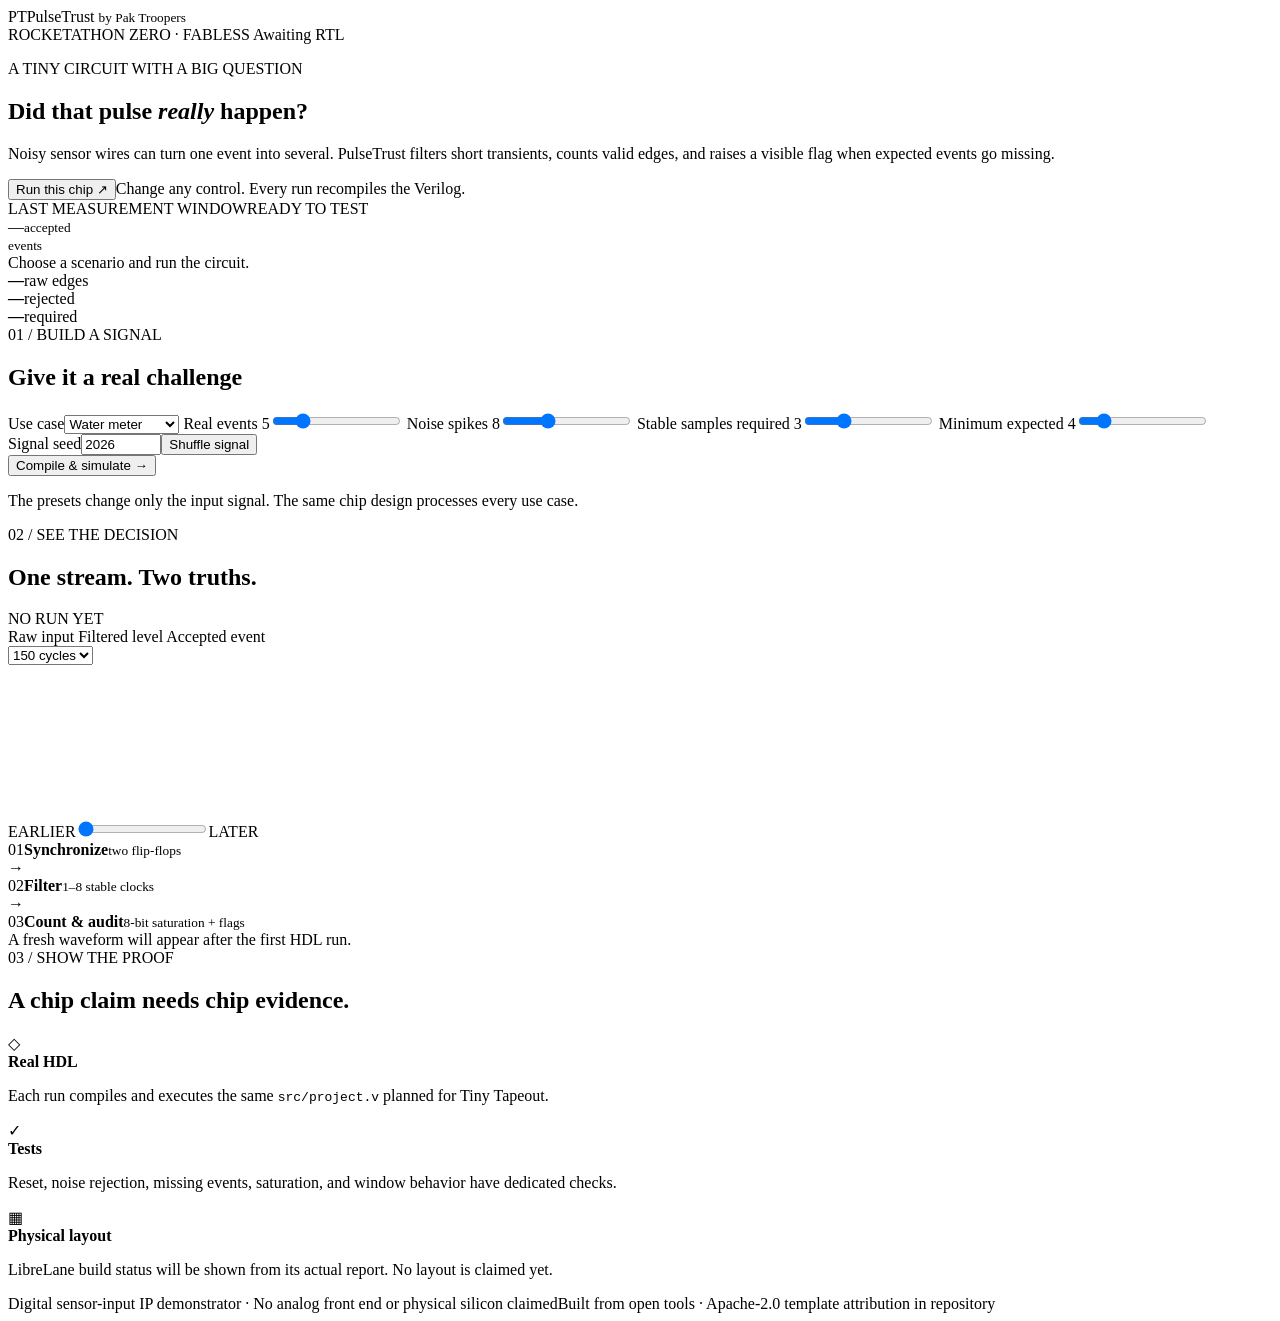
==== demo/web/index.html @ 76923022 "Add PulseTrust RTL, tests, live demo, and Fabless evidence" ====
<!doctype html>
<html lang="en">
<head>
  <meta charset="utf-8">
  <meta name="viewport" content="width=device-width, initial-scale=1">
  <meta name="theme-color" content="#07121d">
  <title>PulseTrust — Live chip proof</title>
  <link rel="stylesheet" href="/style.css">
</head>
<body>
  <div class="shell">
    <header class="topbar">
      <div class="brand"><span class="brand-mark">PT</span><span>PulseTrust <small>by Pak Troopers</small></span></div>
      <div class="top-right"><span class="edition">ROCKETATHON ZERO · FABLESS</span><span id="engine-status" class="status waiting"><span class="dot"></span> Awaiting RTL</span></div>
    </header>

    <main>
      <section class="hero">
        <div class="hero-copy">
          <p class="eyebrow">A TINY CIRCUIT WITH A BIG QUESTION</p>
          <h1>Did that pulse <em>really</em> happen?</h1>
          <p class="lead">Noisy sensor wires can turn one event into several. PulseTrust filters short transients, counts valid edges, and raises a visible flag when expected events go missing.</p>
          <div class="hero-actions"><button id="run" class="primary">Run this chip <span>↗</span></button><span class="hint">Change any control. Every run recompiles the Verilog.</span></div>
        </div>
        <div class="hero-result" aria-live="polite">
          <div class="result-top"><span>LAST MEASUREMENT WINDOW</span><span id="result-chip" class="result-chip">READY TO TEST</span></div>
          <div class="big-number"><span id="last-count">—</span><small>accepted<br>events</small></div>
          <div id="result-summary" class="result-summary">Choose a scenario and run the circuit.</div>
          <div class="result-footer"><div><strong id="raw-count">—</strong><span>raw edges</span></div><div><strong id="rejected-count">—</strong><span>rejected</span></div><div><strong id="minimum-count">—</strong><span>required</span></div></div>
        </div>
      </section>

      <section class="workspace">
        <div class="controls panel">
          <div class="panel-head"><div><span class="eyebrow">01 / BUILD A SIGNAL</span><h2>Give it a real challenge</h2></div></div>
          <label class="field"><span>Use case</span><select id="scenario"><option value="water">Water meter</option><option value="energy">Energy meter</option><option value="air">Particle counter</option></select></label>
          <label class="field"><span>Real events <output id="events-value">5</output></span><input id="events" type="range" min="0" max="24" value="5"></label>
          <label class="field"><span>Noise spikes <output id="glitches-value">8</output></span><input id="glitches" type="range" min="0" max="24" value="8"></label>
          <label class="field"><span>Stable samples required <output id="filter-value">3</output></span><input id="filter" type="range" min="1" max="8" value="3"></label>
          <label class="field"><span>Minimum expected <output id="minimum-value">4</output></span><input id="minimum" type="range" min="0" max="24" value="4"></label>
          <div class="control-row"><label class="field compact"><span>Signal seed</span><input id="seed" type="number" min="1" max="999999" value="2026"></label><button id="randomize" class="secondary" title="Create a new input pattern">Shuffle signal</button></div>
          <button id="rerun" class="primary full">Compile &amp; simulate <span>→</span></button>
          <p class="microcopy">The presets change only the input signal. The same chip design processes every use case.</p>
        </div>

        <div class="visual panel">
          <div class="panel-head"><div><span class="eyebrow">02 / SEE THE DECISION</span><h2>One stream. Two truths.</h2></div><div id="run-id" class="run-id">NO RUN YET</div></div>
          <div class="plot-toolbar"><div class="legend"><span><i class="key raw"></i> Raw input</span><span><i class="key filtered"></i> Filtered level</span><span><i class="key accepted"></i> Accepted event</span></div><select id="zoom" aria-label="Visible clock cycles"><option value="90">90 cycles</option><option value="150" selected>150 cycles</option><option value="240">240 cycles</option></select></div>
          <div class="plot-wrap"><canvas id="plot" aria-label="Circuit timing diagram"></canvas></div>
          <div class="scrub"><span>EARLIER</span><input id="position" type="range" min="0" max="0" value="0"><span>LATER</span></div>
          <div class="flow"><div><span>01</span><strong>Synchronize</strong><small>two flip-flops</small></div><b>→</b><div><span>02</span><strong>Filter</strong><small>1–8 stable clocks</small></div><b>→</b><div><span>03</span><strong>Count &amp; audit</strong><small>8-bit saturation + flags</small></div></div>
          <div id="interpretation" class="interpretation">A fresh waveform will appear after the first HDL run.</div>
        </div>
      </section>

      <section class="proof panel">
        <div><span class="eyebrow">03 / SHOW THE PROOF</span><h2>A chip claim needs chip evidence.</h2></div>
        <div class="proof-grid">
          <div class="proof-item"><span class="proof-icon">◇</span><div><strong>Real HDL</strong><p>Each run compiles and executes the same <code>src/project.v</code> planned for Tiny Tapeout.</p></div></div>
          <div class="proof-item"><span class="proof-icon">✓</span><div><strong>Tests</strong><p>Reset, noise rejection, missing events, saturation, and window behavior have dedicated checks.</p></div></div>
          <div class="proof-item"><span class="proof-icon">▦</span><div><strong>Physical layout</strong><p id="layout-status">LibreLane build status will be shown from its actual report. No layout is claimed yet.</p></div></div>
        </div>
      </section>
    </main>
    <footer><span>Digital sensor-input IP demonstrator · No analog front end or physical silicon claimed</span><span>Built from open tools · Apache-2.0 template attribution in repository</span></footer>
  </div>
  <script src="/app.js" defer></script>
</body>
</html>
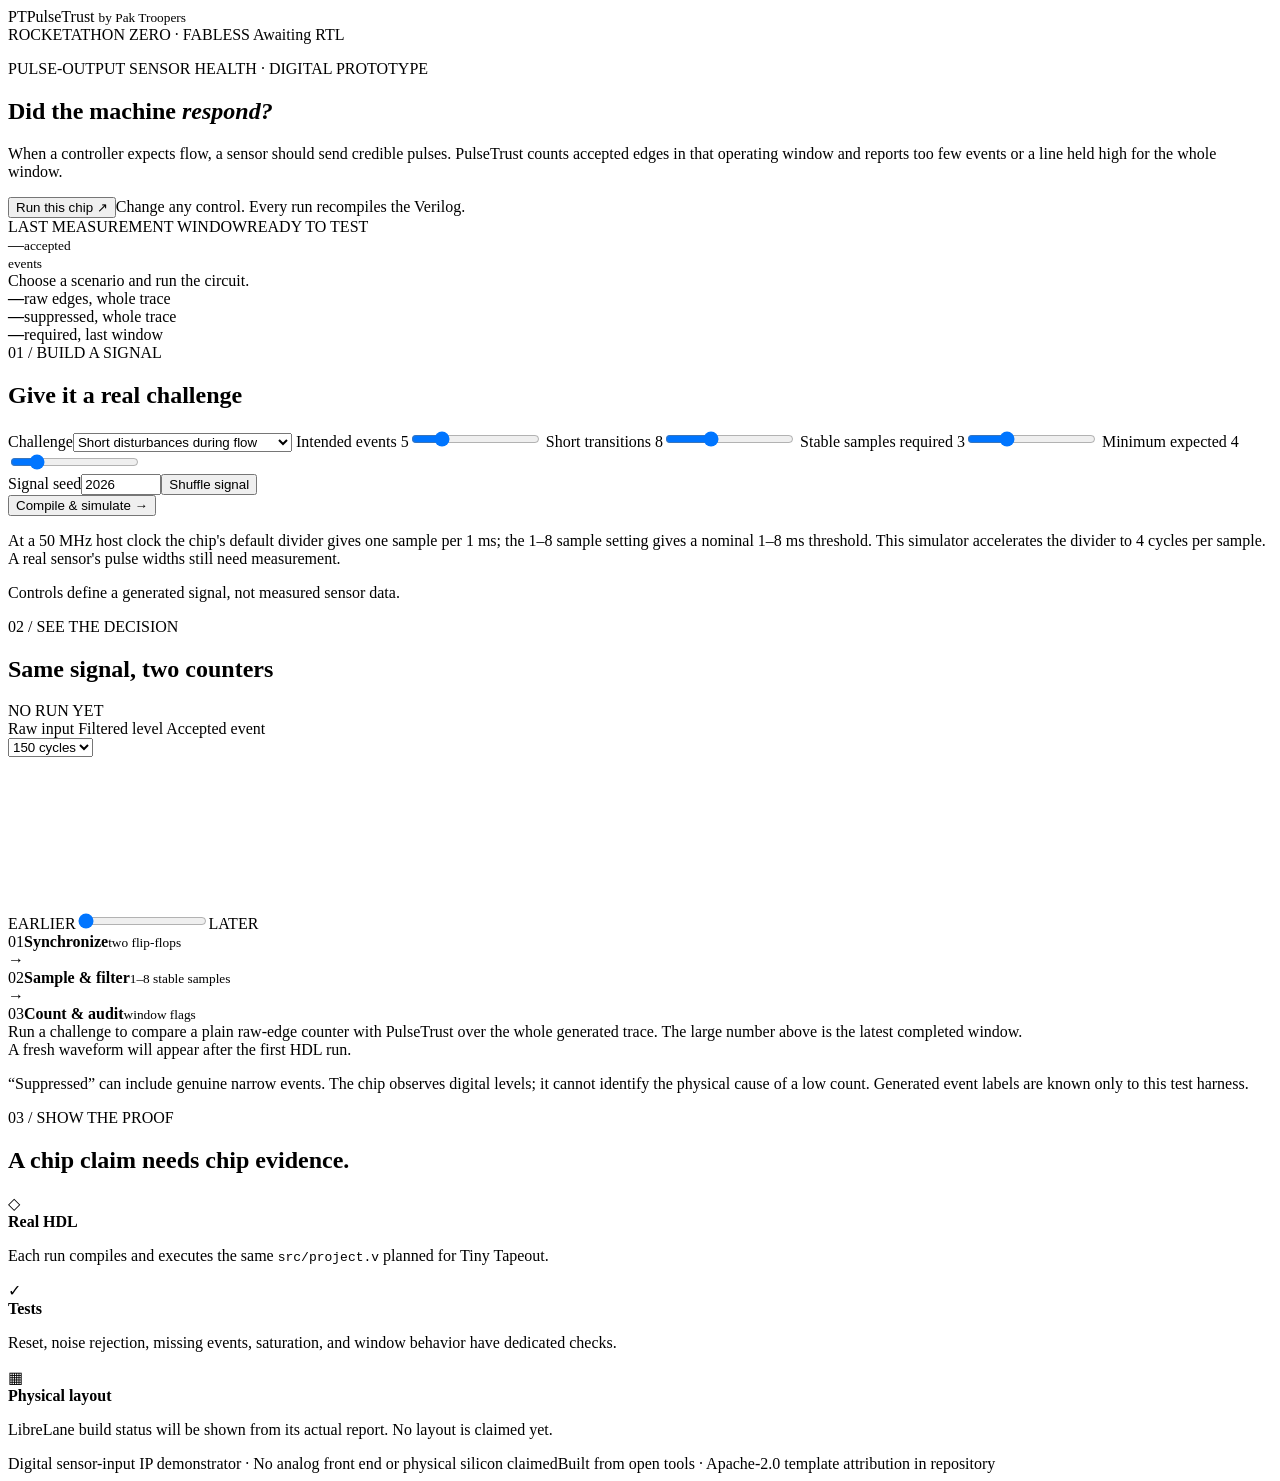
==== commit 54202023: "Make PulseTrust timing credible and expose sensor-window evidence" ====
--- a/demo/web/index.html
+++ b/demo/web/index.html
@@ -4,7 +4,7 @@
   <meta charset="utf-8">
   <meta name="viewport" content="width=device-width, initial-scale=1">
   <meta name="theme-color" content="#07121d">
-  <title>PulseTrust — Live chip proof</title>
+  <title>PulseTrust — Sensor response verification</title>
   <link rel="stylesheet" href="/style.css">
 </head>
 <body>
@@ -17,39 +17,42 @@
     <main>
       <section class="hero">
         <div class="hero-copy">
-          <p class="eyebrow">A TINY CIRCUIT WITH A BIG QUESTION</p>
-          <h1>Did that pulse <em>really</em> happen?</h1>
-          <p class="lead">Noisy sensor wires can turn one event into several. PulseTrust filters short transients, counts valid edges, and raises a visible flag when expected events go missing.</p>
+          <p class="eyebrow">PULSE-OUTPUT SENSOR HEALTH · DIGITAL PROTOTYPE</p>
+          <h1>Did the machine <em>respond?</em></h1>
+          <p class="lead">When a controller expects flow, a sensor should send credible pulses. PulseTrust counts accepted edges in that operating window and reports too few events or a line held high for the whole window.</p>
           <div class="hero-actions"><button id="run" class="primary">Run this chip <span>↗</span></button><span class="hint">Change any control. Every run recompiles the Verilog.</span></div>
         </div>
         <div class="hero-result" aria-live="polite">
           <div class="result-top"><span>LAST MEASUREMENT WINDOW</span><span id="result-chip" class="result-chip">READY TO TEST</span></div>
           <div class="big-number"><span id="last-count">—</span><small>accepted<br>events</small></div>
           <div id="result-summary" class="result-summary">Choose a scenario and run the circuit.</div>
-          <div class="result-footer"><div><strong id="raw-count">—</strong><span>raw edges</span></div><div><strong id="rejected-count">—</strong><span>rejected</span></div><div><strong id="minimum-count">—</strong><span>required</span></div></div>
+          <div class="result-footer"><div><strong id="raw-count">—</strong><span>raw edges, whole trace</span></div><div><strong id="rejected-count">—</strong><span>suppressed, whole trace</span></div><div><strong id="minimum-count">—</strong><span>required, last window</span></div></div>
         </div>
       </section>
 
       <section class="workspace">
         <div class="controls panel">
           <div class="panel-head"><div><span class="eyebrow">01 / BUILD A SIGNAL</span><h2>Give it a real challenge</h2></div></div>
-          <label class="field"><span>Use case</span><select id="scenario"><option value="water">Water meter</option><option value="energy">Energy meter</option><option value="air">Particle counter</option></select></label>
-          <label class="field"><span>Real events <output id="events-value">5</output></span><input id="events" type="range" min="0" max="24" value="5"></label>
-          <label class="field"><span>Noise spikes <output id="glitches-value">8</output></span><input id="glitches" type="range" min="0" max="24" value="8"></label>
+          <label class="field"><span>Challenge</span><select id="scenario"><option value="noise">Short disturbances during flow</option><option value="clean">Clean operation</option><option value="missing">Missing response</option><option value="held">Line held high</option><option value="narrow">Real pulse missed by strong filter</option></select></label>
+          <label class="field"><span>Intended events <output id="events-value">5</output></span><input id="events" type="range" min="0" max="24" value="5"></label>
+          <label class="field"><span>Short transitions <output id="glitches-value">8</output></span><input id="glitches" type="range" min="0" max="24" value="8"></label>
           <label class="field"><span>Stable samples required <output id="filter-value">3</output></span><input id="filter" type="range" min="1" max="8" value="3"></label>
           <label class="field"><span>Minimum expected <output id="minimum-value">4</output></span><input id="minimum" type="range" min="0" max="24" value="4"></label>
           <div class="control-row"><label class="field compact"><span>Signal seed</span><input id="seed" type="number" min="1" max="999999" value="2026"></label><button id="randomize" class="secondary" title="Create a new input pattern">Shuffle signal</button></div>
           <button id="rerun" class="primary full">Compile &amp; simulate <span>→</span></button>
-          <p class="microcopy">The presets change only the input signal. The same chip design processes every use case.</p>
+          <p class="microcopy">At a 50 MHz host clock the chip's default divider gives one sample per 1 ms; the 1–8 sample setting gives a nominal 1–8 ms threshold. This simulator accelerates the divider to 4 cycles per sample. A real sensor's pulse widths still need measurement.</p>
+          <p id="scenario-note" class="microcopy">Controls define a generated signal, not measured sensor data.</p>
         </div>
 
         <div class="visual panel">
-          <div class="panel-head"><div><span class="eyebrow">02 / SEE THE DECISION</span><h2>One stream. Two truths.</h2></div><div id="run-id" class="run-id">NO RUN YET</div></div>
+          <div class="panel-head"><div><span class="eyebrow">02 / SEE THE DECISION</span><h2>Same signal, two counters</h2></div><div id="run-id" class="run-id">NO RUN YET</div></div>
           <div class="plot-toolbar"><div class="legend"><span><i class="key raw"></i> Raw input</span><span><i class="key filtered"></i> Filtered level</span><span><i class="key accepted"></i> Accepted event</span></div><select id="zoom" aria-label="Visible clock cycles"><option value="90">90 cycles</option><option value="150" selected>150 cycles</option><option value="240">240 cycles</option></select></div>
           <div class="plot-wrap"><canvas id="plot" aria-label="Circuit timing diagram"></canvas></div>
           <div class="scrub"><span>EARLIER</span><input id="position" type="range" min="0" max="0" value="0"><span>LATER</span></div>
-          <div class="flow"><div><span>01</span><strong>Synchronize</strong><small>two flip-flops</small></div><b>→</b><div><span>02</span><strong>Filter</strong><small>1–8 stable clocks</small></div><b>→</b><div><span>03</span><strong>Count &amp; audit</strong><small>8-bit saturation + flags</small></div></div>
+          <div class="flow"><div><span>01</span><strong>Synchronize</strong><small>two flip-flops</small></div><b>→</b><div><span>02</span><strong>Sample &amp; filter</strong><small>1–8 stable samples</small></div><b>→</b><div><span>03</span><strong>Count &amp; audit</strong><small>window flags</small></div></div>
+          <div class="comparison" id="comparison">Run a challenge to compare a plain raw-edge counter with PulseTrust over the whole generated trace. The large number above is the latest completed window.</div>
           <div id="interpretation" class="interpretation">A fresh waveform will appear after the first HDL run.</div>
+          <p class="microcopy">“Suppressed” can include genuine narrow events. The chip observes digital levels; it cannot identify the physical cause of a low count. Generated event labels are known only to this test harness.</p>
         </div>
       </section>
 
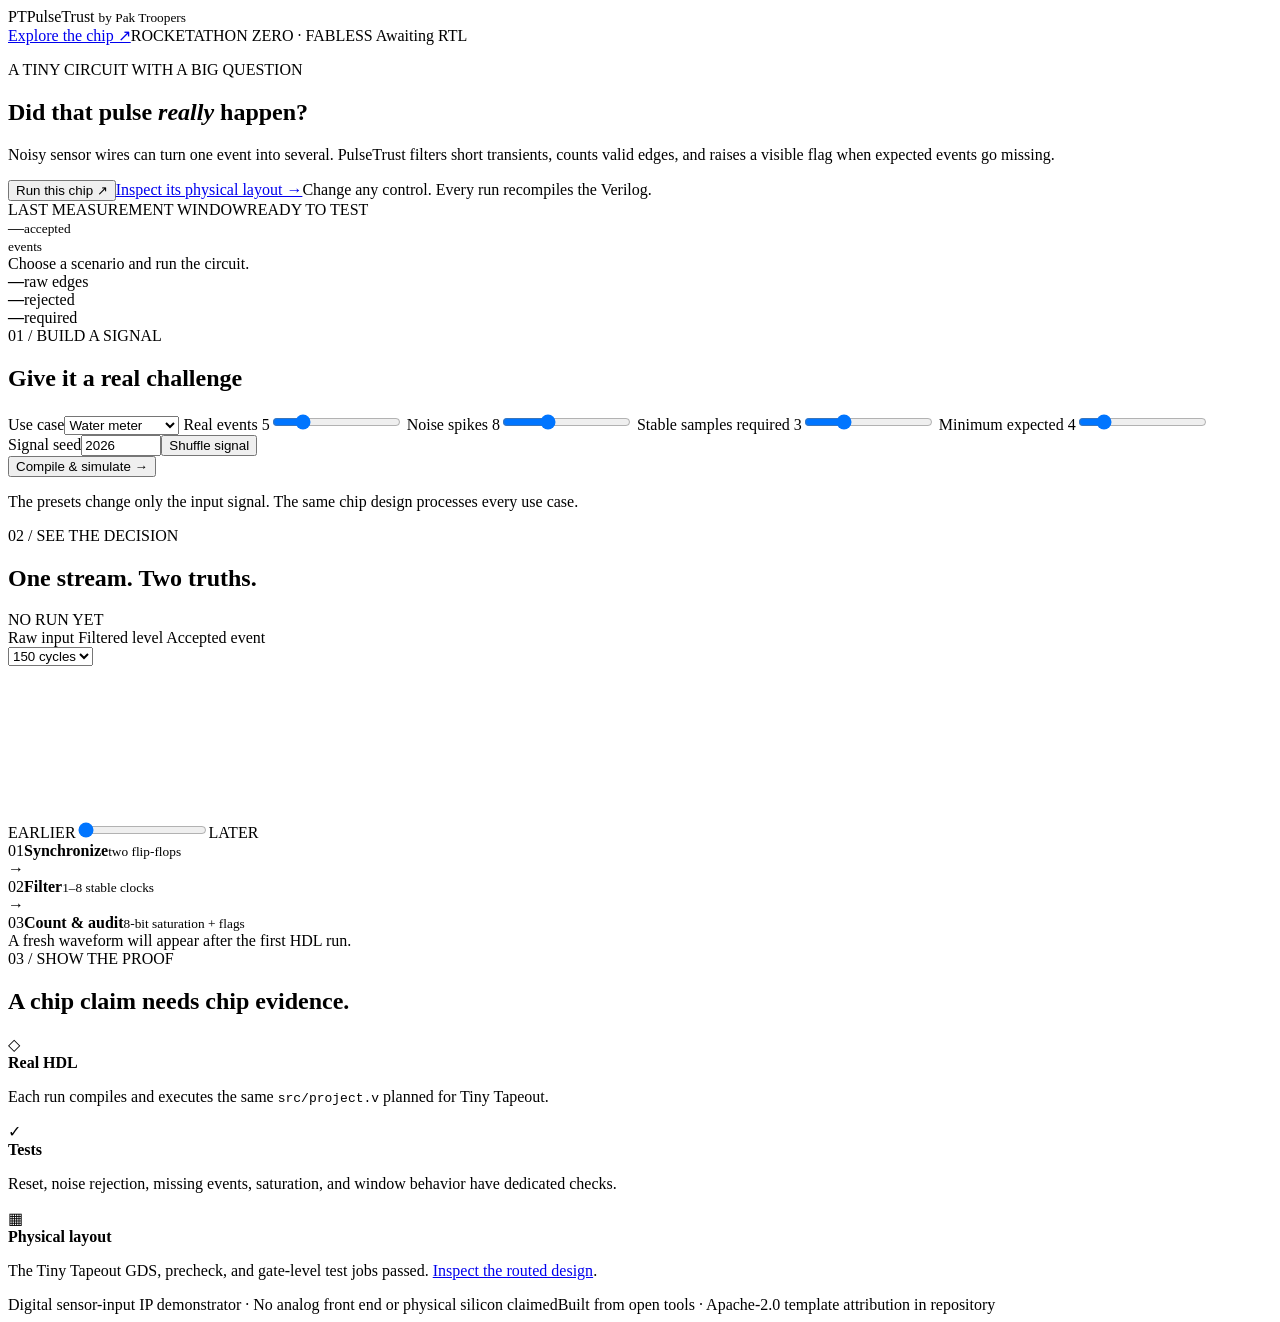
==== commit af91d027: "Release live PulseTrust explorer and deployable simulator" ====
--- a/demo/web/index.html
+++ b/demo/web/index.html
@@ -4,55 +4,52 @@
   <meta charset="utf-8">
   <meta name="viewport" content="width=device-width, initial-scale=1">
   <meta name="theme-color" content="#07121d">
-  <title>PulseTrust — Sensor response verification</title>
+  <title>PulseTrust — Live chip proof</title>
   <link rel="stylesheet" href="/style.css">
 </head>
 <body>
   <div class="shell">
     <header class="topbar">
       <div class="brand"><span class="brand-mark">PT</span><span>PulseTrust <small>by Pak Troopers</small></span></div>
-      <div class="top-right"><span class="edition">ROCKETATHON ZERO · FABLESS</span><span id="engine-status" class="status waiting"><span class="dot"></span> Awaiting RTL</span></div>
+      <div class="top-right"><a class="explore-link" href="/chip">Explore the chip ↗</a><span class="edition">ROCKETATHON ZERO · FABLESS</span><span id="engine-status" class="status waiting"><span class="dot"></span> Awaiting RTL</span></div>
     </header>
 
     <main>
       <section class="hero">
         <div class="hero-copy">
-          <p class="eyebrow">PULSE-OUTPUT SENSOR HEALTH · DIGITAL PROTOTYPE</p>
-          <h1>Did the machine <em>respond?</em></h1>
-          <p class="lead">When a controller expects flow, a sensor should send credible pulses. PulseTrust counts accepted edges in that operating window and reports too few events or a line held high for the whole window.</p>
-          <div class="hero-actions"><button id="run" class="primary">Run this chip <span>↗</span></button><span class="hint">Change any control. Every run recompiles the Verilog.</span></div>
+          <p class="eyebrow">A TINY CIRCUIT WITH A BIG QUESTION</p>
+          <h1>Did that pulse <em>really</em> happen?</h1>
+          <p class="lead">Noisy sensor wires can turn one event into several. PulseTrust filters short transients, counts valid edges, and raises a visible flag when expected events go missing.</p>
+          <div class="hero-actions"><button id="run" class="primary">Run this chip <span>↗</span></button><a class="secondary explore-cta" href="/chip">Inspect its physical layout →</a><span class="hint">Change any control. Every run recompiles the Verilog.</span></div>
         </div>
         <div class="hero-result" aria-live="polite">
           <div class="result-top"><span>LAST MEASUREMENT WINDOW</span><span id="result-chip" class="result-chip">READY TO TEST</span></div>
           <div class="big-number"><span id="last-count">—</span><small>accepted<br>events</small></div>
           <div id="result-summary" class="result-summary">Choose a scenario and run the circuit.</div>
-          <div class="result-footer"><div><strong id="raw-count">—</strong><span>raw edges, whole trace</span></div><div><strong id="rejected-count">—</strong><span>suppressed, whole trace</span></div><div><strong id="minimum-count">—</strong><span>required, last window</span></div></div>
+          <div class="result-footer"><div><strong id="raw-count">—</strong><span>raw edges</span></div><div><strong id="rejected-count">—</strong><span>rejected</span></div><div><strong id="minimum-count">—</strong><span>required</span></div></div>
         </div>
       </section>
 
       <section class="workspace">
         <div class="controls panel">
           <div class="panel-head"><div><span class="eyebrow">01 / BUILD A SIGNAL</span><h2>Give it a real challenge</h2></div></div>
-          <label class="field"><span>Challenge</span><select id="scenario"><option value="noise">Short disturbances during flow</option><option value="clean">Clean operation</option><option value="missing">Missing response</option><option value="held">Line held high</option><option value="narrow">Real pulse missed by strong filter</option></select></label>
-          <label class="field"><span>Intended events <output id="events-value">5</output></span><input id="events" type="range" min="0" max="24" value="5"></label>
-          <label class="field"><span>Short transitions <output id="glitches-value">8</output></span><input id="glitches" type="range" min="0" max="24" value="8"></label>
+          <label class="field"><span>Use case</span><select id="scenario"><option value="water">Water meter</option><option value="energy">Energy meter</option><option value="air">Particle counter</option></select></label>
+          <label class="field"><span>Real events <output id="events-value">5</output></span><input id="events" type="range" min="0" max="24" value="5"></label>
+          <label class="field"><span>Noise spikes <output id="glitches-value">8</output></span><input id="glitches" type="range" min="0" max="24" value="8"></label>
           <label class="field"><span>Stable samples required <output id="filter-value">3</output></span><input id="filter" type="range" min="1" max="8" value="3"></label>
           <label class="field"><span>Minimum expected <output id="minimum-value">4</output></span><input id="minimum" type="range" min="0" max="24" value="4"></label>
           <div class="control-row"><label class="field compact"><span>Signal seed</span><input id="seed" type="number" min="1" max="999999" value="2026"></label><button id="randomize" class="secondary" title="Create a new input pattern">Shuffle signal</button></div>
           <button id="rerun" class="primary full">Compile &amp; simulate <span>→</span></button>
-          <p class="microcopy">At a 50 MHz host clock the chip's default divider gives one sample per 1 ms; the 1–8 sample setting gives a nominal 1–8 ms threshold. This simulator accelerates the divider to 4 cycles per sample. A real sensor's pulse widths still need measurement.</p>
-          <p id="scenario-note" class="microcopy">Controls define a generated signal, not measured sensor data.</p>
+          <p class="microcopy">The presets change only the input signal. The same chip design processes every use case.</p>
         </div>
 
         <div class="visual panel">
-          <div class="panel-head"><div><span class="eyebrow">02 / SEE THE DECISION</span><h2>Same signal, two counters</h2></div><div id="run-id" class="run-id">NO RUN YET</div></div>
+          <div class="panel-head"><div><span class="eyebrow">02 / SEE THE DECISION</span><h2>One stream. Two truths.</h2></div><div id="run-id" class="run-id">NO RUN YET</div></div>
           <div class="plot-toolbar"><div class="legend"><span><i class="key raw"></i> Raw input</span><span><i class="key filtered"></i> Filtered level</span><span><i class="key accepted"></i> Accepted event</span></div><select id="zoom" aria-label="Visible clock cycles"><option value="90">90 cycles</option><option value="150" selected>150 cycles</option><option value="240">240 cycles</option></select></div>
           <div class="plot-wrap"><canvas id="plot" aria-label="Circuit timing diagram"></canvas></div>
           <div class="scrub"><span>EARLIER</span><input id="position" type="range" min="0" max="0" value="0"><span>LATER</span></div>
-          <div class="flow"><div><span>01</span><strong>Synchronize</strong><small>two flip-flops</small></div><b>→</b><div><span>02</span><strong>Sample &amp; filter</strong><small>1–8 stable samples</small></div><b>→</b><div><span>03</span><strong>Count &amp; audit</strong><small>window flags</small></div></div>
-          <div class="comparison" id="comparison">Run a challenge to compare a plain raw-edge counter with PulseTrust over the whole generated trace. The large number above is the latest completed window.</div>
+          <div class="flow"><div><span>01</span><strong>Synchronize</strong><small>two flip-flops</small></div><b>→</b><div><span>02</span><strong>Filter</strong><small>1–8 stable clocks</small></div><b>→</b><div><span>03</span><strong>Count &amp; audit</strong><small>8-bit saturation + flags</small></div></div>
           <div id="interpretation" class="interpretation">A fresh waveform will appear after the first HDL run.</div>
-          <p class="microcopy">“Suppressed” can include genuine narrow events. The chip observes digital levels; it cannot identify the physical cause of a low count. Generated event labels are known only to this test harness.</p>
         </div>
       </section>
 
@@ -61,7 +58,7 @@
         <div class="proof-grid">
           <div class="proof-item"><span class="proof-icon">◇</span><div><strong>Real HDL</strong><p>Each run compiles and executes the same <code>src/project.v</code> planned for Tiny Tapeout.</p></div></div>
           <div class="proof-item"><span class="proof-icon">✓</span><div><strong>Tests</strong><p>Reset, noise rejection, missing events, saturation, and window behavior have dedicated checks.</p></div></div>
-          <div class="proof-item"><span class="proof-icon">▦</span><div><strong>Physical layout</strong><p id="layout-status">LibreLane build status will be shown from its actual report. No layout is claimed yet.</p></div></div>
+          <div class="proof-item"><span class="proof-icon">▦</span><div><strong>Physical layout</strong><p id="layout-status">The Tiny Tapeout GDS, precheck, and gate-level test jobs passed. <a href="/chip">Inspect the routed design</a>.</p></div></div>
         </div>
       </section>
     </main>
